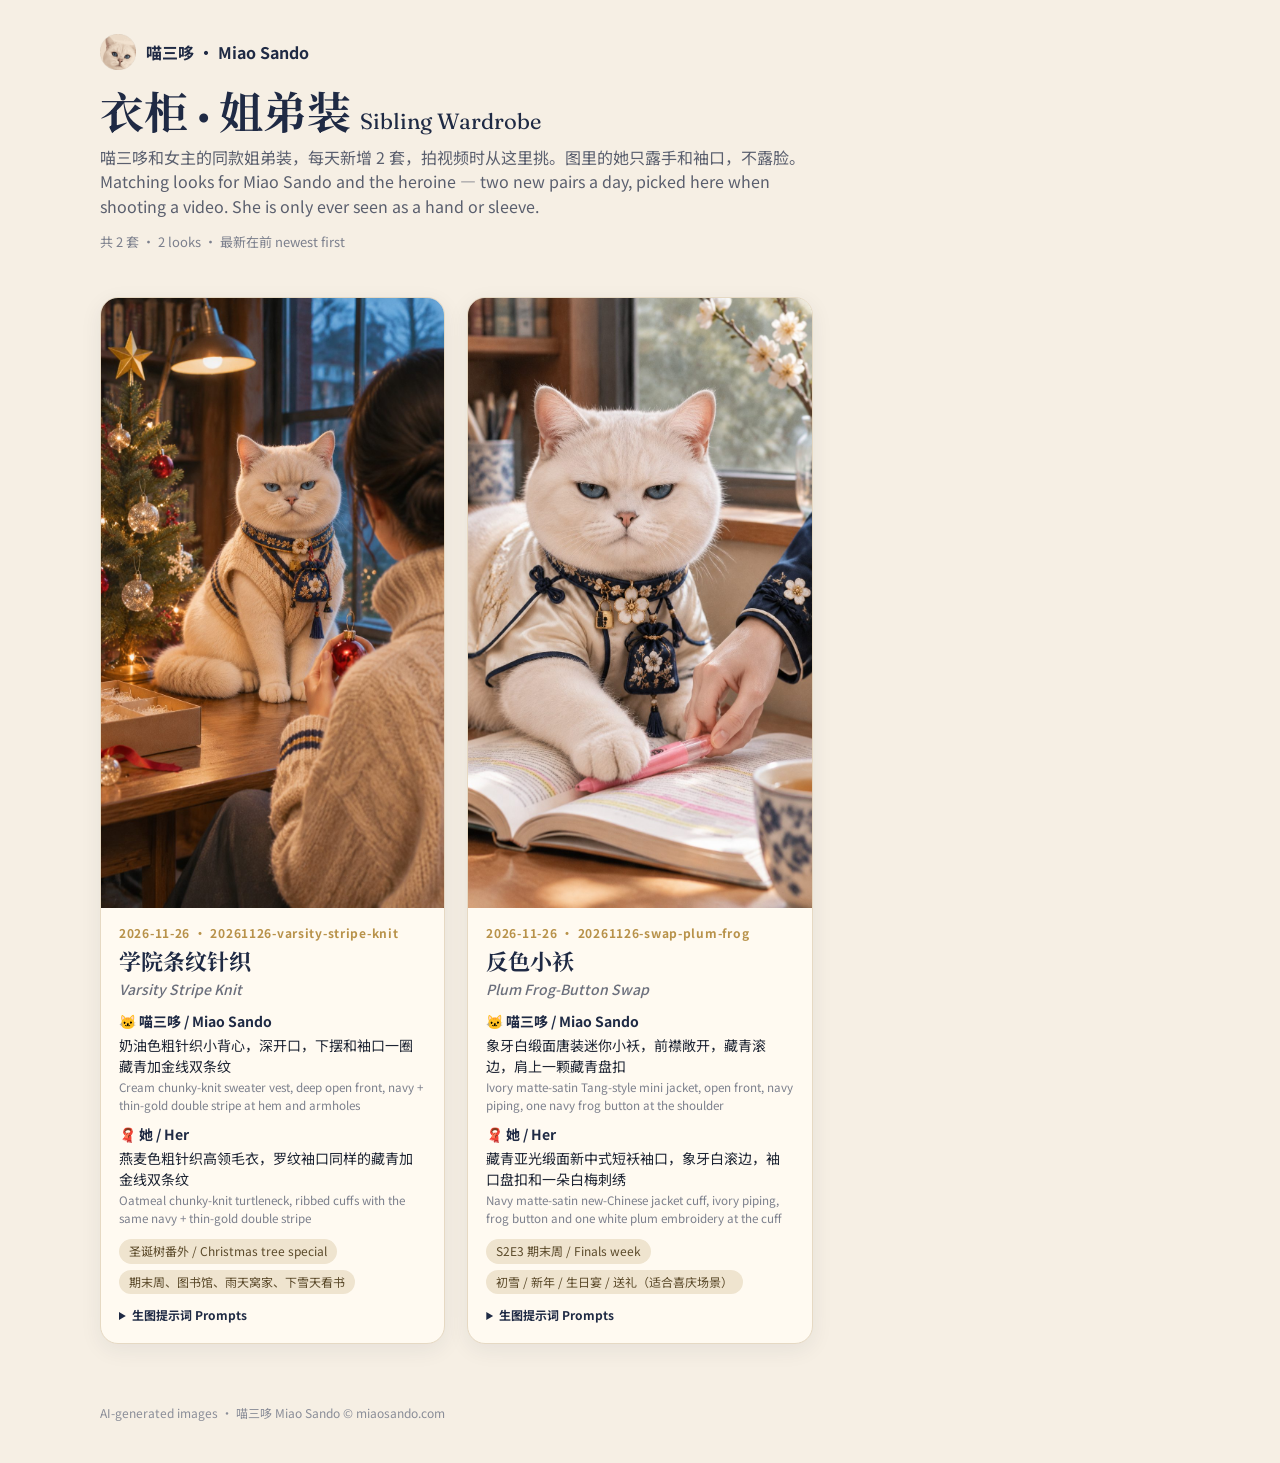
==== site/wardrobe/index.html @ 239b4fe0 "Add sibling-outfit wardrobe page (/wardrobe/) with 2 seed looks" ====
<!doctype html>
<html lang="zh-Hans">
<head>
<meta charset="utf-8">
<meta name="viewport" content="width=device-width, initial-scale=1, viewport-fit=cover">
<meta name="robots" content="noindex">
<title>衣柜 Wardrobe · 姐弟装 | 喵三哆 Miao Sando</title>
<meta name="description" content="Matching-outfit looks for Miao Sando and the heroine. A new pair every day.">
<link rel="icon" href="/favicon.ico" sizes="any">
<link rel="apple-touch-icon" href="/img/apple-touch-icon.png">
<meta name="theme-color" content="#f6efe4">
<link rel="stylesheet" href="https://fonts.googleapis.com/css2?family=Fraunces:ital,opsz,wght@0,9..144,600;1,9..144,400&family=Noto+Sans+SC:wght@400;500;700&family=Noto+Serif+SC:wght@600;700&display=swap">
<style>
:root{--cream:#f6efe4;--ink:#1d2433;--navy:#1f2a44;--gold:#b8924a;--card:#fffaf1;--line:#e6d9c3}
*{box-sizing:border-box}html{-webkit-text-size-adjust:100%}
body{margin:0;background:var(--cream);color:var(--ink);font-family:"Noto Sans SC","PingFang SC","Helvetica Neue",Arial,sans-serif;line-height:1.55}
.wrap{max-width:1120px;margin:0 auto;padding:0 20px}
header.top{padding:34px 0 10px}
.brand{display:flex;align-items:center;gap:10px;color:var(--navy);text-decoration:none;font-weight:700}
.brand img{border-radius:10px}
h1{font-family:"Fraunces","Noto Serif SC",serif;font-size:clamp(28px,5vw,44px);margin:18px 0 6px;color:var(--navy);line-height:1.15}
.sub{margin:0 0 6px;color:#5a5f6e;max-width:46em}
.meta{font-size:13px;color:#7b7f8c}
.grid{display:grid;grid-template-columns:repeat(auto-fill,minmax(270px,1fr));gap:22px;padding:22px 0 60px}
.card{background:var(--card);border:1px solid var(--line);border-radius:18px;overflow:hidden;box-shadow:0 6px 22px rgba(31,42,68,.07);display:flex;flex-direction:column}
.ph{display:block;background:#e9dfcd;aspect-ratio:9/16;width:100%;overflow:hidden}
.ph img{width:100%;height:100%;object-fit:cover;display:block;opacity:0;transition:opacity .3s}
.ph img.on{opacity:1}
.body{padding:16px 18px 18px}
.date{font-size:12px;letter-spacing:.06em;color:var(--gold);font-weight:700}
.card h2{font-family:"Fraunces","Noto Serif SC",serif;margin:2px 0 0;font-size:22px;color:var(--navy)}
.card h3{margin:0 0 10px;font-size:14px;font-weight:500;color:#6b6f7c;font-style:italic}
dl{margin:0;font-size:14px}dt{font-weight:700;color:var(--navy);margin-top:10px}dd{margin:2px 0 0}
dd small{display:block;color:#7b7f8c}
.tags{display:flex;flex-wrap:wrap;gap:6px;margin-top:12px}
.tags span{font-size:12px;background:#efe4cf;border-radius:99px;padding:3px 10px;color:#5b4a2a}
details{margin-top:12px;font-size:12px}summary{cursor:pointer;color:var(--navy);font-weight:700}
pre{white-space:pre-wrap;word-break:break-word;background:#f3ead9;border-radius:10px;padding:10px;margin:6px 0;font-size:11.5px;max-height:220px;overflow:auto}
button.cp{font:inherit;font-size:12px;border:1px solid var(--navy);color:var(--navy);background:transparent;border-radius:99px;padding:3px 12px;cursor:pointer}
footer{padding:0 0 40px;font-size:12px;color:#8a8d98}
</style>
</head>
<body>
<div class="wrap">
<header class="top">
<a class="brand" href="/"><img src="/img/icon-192.png" alt="" width="36" height="36"><span>喵三哆 · Miao Sando</span></a>
<h1>衣柜 · 姐弟装 <small style="font-size:.5em;font-weight:400">Sibling Wardrobe</small></h1>
<p class="sub">喵三哆和女主的同款姐弟装，每天新增 2 套，拍视频时从这里挑。图里的她只露手和袖口，不露脸。<br>Matching looks for Miao Sando and the heroine — two new pairs a day, picked here when shooting a video. She is only ever seen as a hand or sleeve.</p>
<p class="meta">共 2 套 · 2 looks · 最新在前 newest first</p>
</header>
<main class="grid">
<article class="card" id="20261126-varsity-stripe-knit">
<div class="ph"><img data-src="img/20261126-varsity-stripe-knit.jpg.b64.txt" alt="Miao Sando the cat and the heroine in matching outfits: Varsity Stripe Knit" width="941" height="1672"></div>
<div class="body">
<div class="date">2026-11-26 · 20261126-varsity-stripe-knit</div>
<h2>学院条纹针织</h2><h3>Varsity Stripe Knit</h3>
<dl><dt>🐱 喵三哆 / Miao Sando</dt><dd>奶油色粗针织小背心，深开口，下摆和袖口一圈藏青加金线双条纹<small>Cream chunky-knit sweater vest, deep open front, navy + thin-gold double stripe at hem and armholes</small></dd>
<dt>🧣 她 / Her</dt><dd>燕麦色粗针织高领毛衣，罗纹袖口同样的藏青加金线双条纹<small>Oatmeal chunky-knit turtleneck, ribbed cuffs with the same navy + thin-gold double stripe</small></dd></dl>
<div class="tags"><span>圣诞树番外 / Christmas tree special</span><span>期末周、图书馆、雨天窝家、下雪天看书</span></div>
<details><summary>生图提示词 Prompts</summary><p style="margin:8px 0 0"><b>猫 Cat prompt</b> <button class="cp" data-t="20261126-varsity-stripe-knit-prompt_cat">复制 Copy</button></p><pre id="20261126-varsity-stripe-knit-prompt_cat">Miao Sando, a cream-silver British Shorthair tomcat, round face, dense plush short fur, pink nose, a clean pure cream-white forehead and face with NO tabby stripes or markings at all (match the master reference exactly), BLUE eyes (not amber, not yellow, not green), deadpan expression, no smile, no grin, no tongue out, ears fully visible and uncovered, no hat, no hood, legs and tail free, wearing his signature navy silk-brocade collar with gold-thread floral embroidery, a small gold padlock pendant, a white plum-blossom charm at the center, and a small navy silk-brocade pouch with white plum embroidery, gold drawstring and tassel hanging clearly at the chest, fully visible. He wears a cream chunky-knit sweater vest that covers only his back and the sides of his chest, with a deep open front so the collar and pouch are fully visible, finished with a double navy stripe around the hem and armholes, one of the stripes in thin gold thread. Simple clean knit, no text, no logo, no hat.</pre><p style="margin:8px 0 0"><b>她 Her prompt</b> <button class="cp" data-t="20261126-varsity-stripe-knit-prompt_her">复制 Copy</button></p><pre id="20261126-varsity-stripe-knit-prompt_her">Only part of a young woman is visible: her hand, wrist and sleeve (and torso if needed) — no face, no head, nothing above the collarbone in frame. Modest, fully covered arms and neckline. No readable text or logos anywhere. Her visible sleeve is an oatmeal-cream chunky-knit turtleneck with ribbed cuffs finished by the same double navy stripe, one stripe in thin gold thread. Her hand rests on an open textbook.</pre></details>
</div></article>
<article class="card" id="20261126-swap-plum-frog">
<div class="ph"><img data-src="img/20261126-swap-plum-frog.jpg.b64.txt" alt="Miao Sando the cat and the heroine in matching outfits: Plum Frog-Button Swap" width="941" height="1672"></div>
<div class="body">
<div class="date">2026-11-26 · 20261126-swap-plum-frog</div>
<h2>反色小袄</h2><h3>Plum Frog-Button Swap</h3>
<dl><dt>🐱 喵三哆 / Miao Sando</dt><dd>象牙白缎面唐装迷你小袄，前襟敞开，藏青滚边，肩上一颗藏青盘扣<small>Ivory matte-satin Tang-style mini jacket, open front, navy piping, one navy frog button at the shoulder</small></dd>
<dt>🧣 她 / Her</dt><dd>藏青亚光缎面新中式短袄袖口，象牙白滚边，袖口盘扣和一朵白梅刺绣<small>Navy matte-satin new-Chinese jacket cuff, ivory piping, frog button and one white plum embroidery at the cuff</small></dd></dl>
<div class="tags"><span>S2E3 期末周 / Finals week</span><span>初雪 / 新年 / 生日宴 / 送礼（适合喜庆场景）</span></div>
<details><summary>生图提示词 Prompts</summary><p style="margin:8px 0 0"><b>猫 Cat prompt</b> <button class="cp" data-t="20261126-swap-plum-frog-prompt_cat">复制 Copy</button></p><pre id="20261126-swap-plum-frog-prompt_cat">Miao Sando, a cream-silver British Shorthair tomcat, round face, dense plush short fur, pink nose, a clean pure cream-white forehead and face with NO tabby stripes or markings at all (match the master reference exactly), BLUE eyes (not amber, not yellow, not green), deadpan expression, no smile, no grin, no tongue out, ears fully visible and uncovered, no hat, no hood, legs and tail free, wearing his signature navy silk-brocade collar with gold-thread floral embroidery, a small gold padlock pendant, a white plum-blossom charm at the center, and a small navy silk-brocade pouch with white plum embroidery, gold drawstring and tassel hanging clearly at the chest, fully visible. He wears an ivory matte-satin mini Tang-style jacket that covers only his back and the sides of his chest, open at the front center so the collar and pouch are fully visible, with navy piping along the edges and one navy fabric frog button at the shoulder. Clean simple design, no text, no logo, no hat.</pre><p style="margin:8px 0 0"><b>她 Her prompt</b> <button class="cp" data-t="20261126-swap-plum-frog-prompt_her">复制 Copy</button></p><pre id="20261126-swap-plum-frog-prompt_her">Only part of a young woman is visible: her hand, wrist and sleeve (and torso if needed) — no face, no head, nothing above the collarbone in frame. Modest, fully covered arms and neckline. No readable text or logos anywhere. Her visible sleeve is a navy matte-satin new-Chinese short jacket with a stand collar, ivory piping, a single row of navy frog buttons at the placket and one frog button at the cuff, and one small white plum-blossom embroidered at the cuff. Slim hand with natural short nails resting beside the cat.</pre></details>
</div></article>
</main>
<footer>AI-generated images · 喵三哆 Miao Sando © miaosando.com</footer>
</div>
<script>
(function(){
  document.querySelectorAll('.ph img[data-src]').forEach(function(img){
    fetch(img.dataset.src).then(function(r){return r.text()}).then(function(t){
      img.src='data:image/jpeg;base64,'+t.trim();img.classList.add('on');
    });
  });
  document.querySelectorAll('button.cp').forEach(function(b){
    b.addEventListener('click',function(){
      var t=document.getElementById(b.dataset.t).textContent;
      (navigator.clipboard?navigator.clipboard.writeText(t):Promise.reject()).then(function(){b.textContent='已复制 Copied'},function(){b.textContent='复制失败'});
    });
  });
})();
</script>
</body></html>
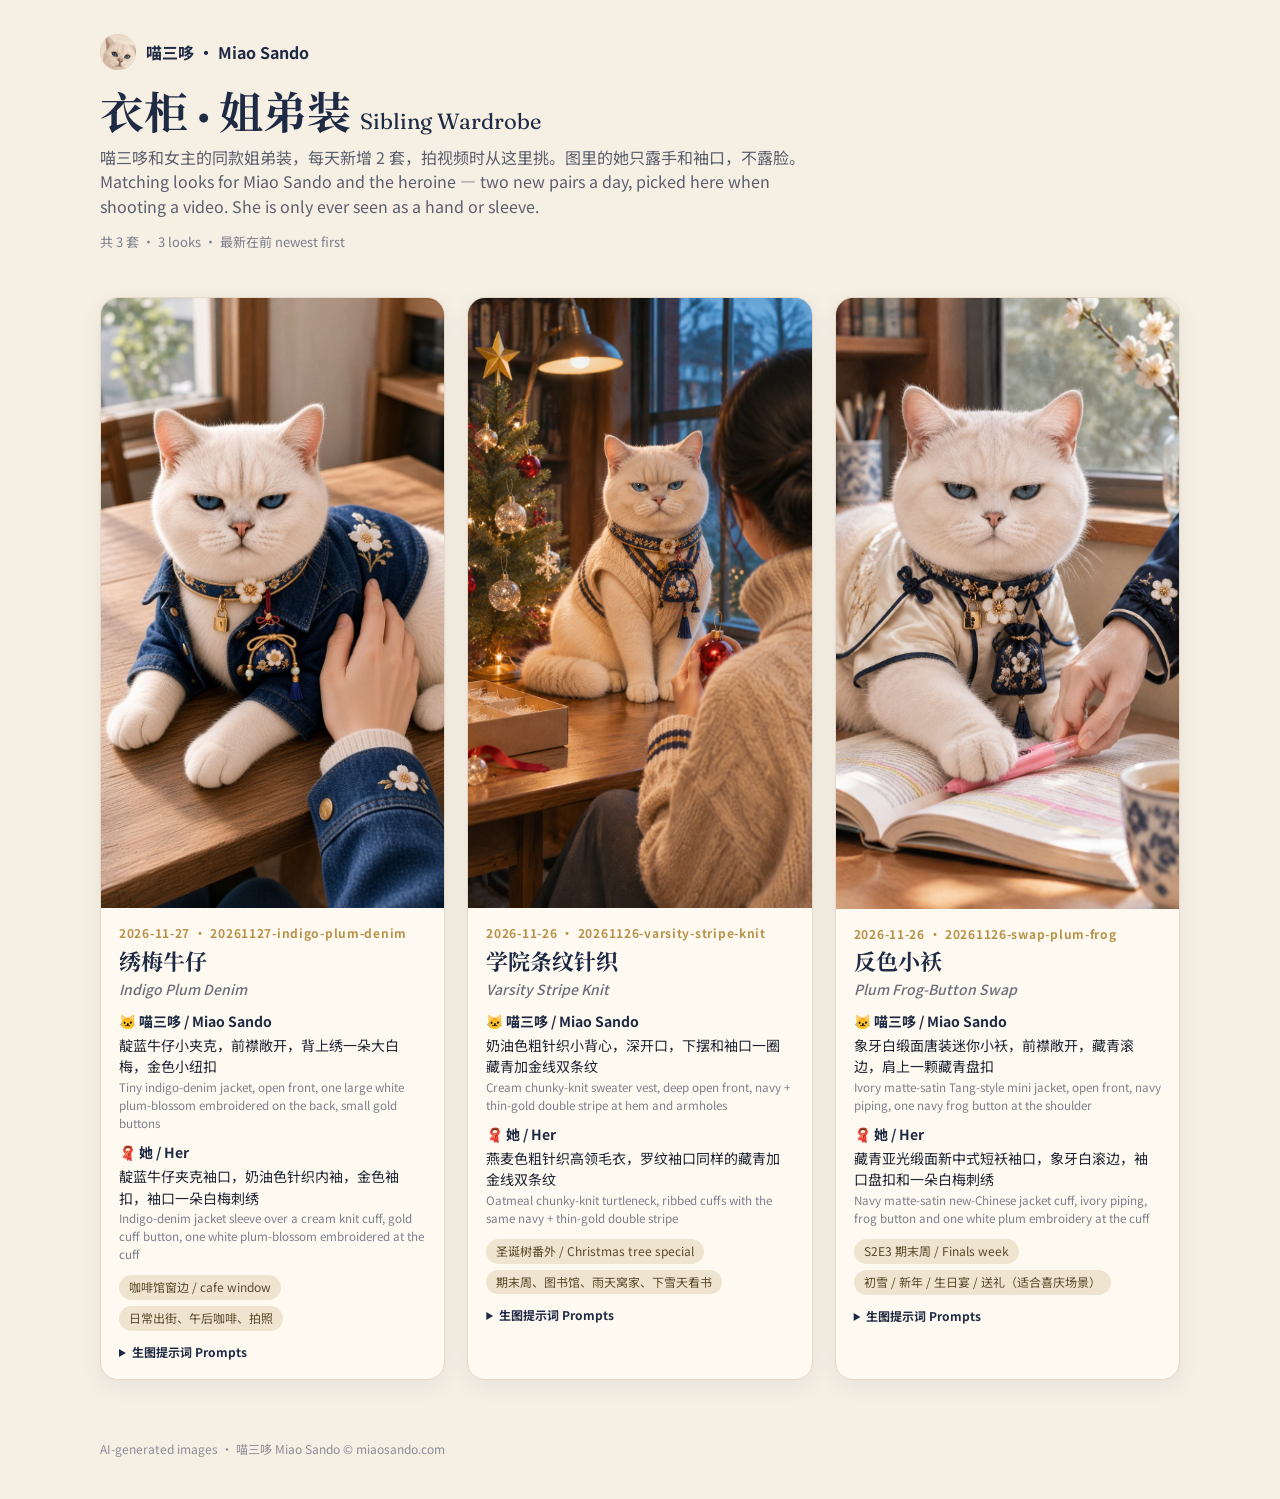
==== commit b80a3e6b: "Wardrobe: add 1 sibling look (2026-11-27 Indigo Plum Denim)" ====
--- a/site/wardrobe/index.html
+++ b/site/wardrobe/index.html
@@ -46,9 +46,19 @@
 <a class="brand" href="/"><img src="/img/icon-192.png" alt="" width="36" height="36"><span>喵三哆 · Miao Sando</span></a>
 <h1>衣柜 · 姐弟装 <small style="font-size:.5em;font-weight:400">Sibling Wardrobe</small></h1>
 <p class="sub">喵三哆和女主的同款姐弟装，每天新增 2 套，拍视频时从这里挑。图里的她只露手和袖口，不露脸。<br>Matching looks for Miao Sando and the heroine — two new pairs a day, picked here when shooting a video. She is only ever seen as a hand or sleeve.</p>
-<p class="meta">共 2 套 · 2 looks · 最新在前 newest first</p>
+<p class="meta">共 3 套 · 3 looks · 最新在前 newest first</p>
 </header>
 <main class="grid">
+<article class="card" id="20261127-indigo-plum-denim">
+<div class="ph"><img data-src="img/20261127-indigo-plum-denim.jpg.b64.txt" alt="Miao Sando the cat and the heroine in matching outfits: Indigo Plum Denim" width="720" height="1280"></div>
+<div class="body">
+<div class="date">2026-11-27 · 20261127-indigo-plum-denim</div>
+<h2>绣梅牛仔</h2><h3>Indigo Plum Denim</h3>
+<dl><dt>🐱 喵三哆 / Miao Sando</dt><dd>靛蓝牛仔小夹克，前襟敞开，背上绣一朵大白梅，金色小纽扣<small>Tiny indigo-denim jacket, open front, one large white plum-blossom embroidered on the back, small gold buttons</small></dd>
+<dt>🧣 她 / Her</dt><dd>靛蓝牛仔夹克袖口，奶油色针织内袖，金色袖扣，袖口一朵白梅刺绣<small>Indigo-denim jacket sleeve over a cream knit cuff, gold cuff button, one white plum-blossom embroidered at the cuff</small></dd></dl>
+<div class="tags"><span>咖啡馆窗边 / cafe window</span><span>日常出街、午后咖啡、拍照</span></div>
+<details><summary>生图提示词 Prompts</summary><p style="margin:8px 0 0"><b>猫 Cat prompt</b> <button class="cp" data-t="20261127-indigo-plum-denim-prompt_cat">复制 Copy</button></p><pre id="20261127-indigo-plum-denim-prompt_cat">Miao Sando, a cream-silver British Shorthair tomcat, round face, dense plush short fur, pink nose, a clean pure cream-white forehead and face with NO tabby stripes or markings at all (match the master reference exactly), BLUE eyes (not amber, not yellow, not green), deadpan expression, no smile, no grin, no tongue out, ears fully visible and uncovered, no hat, no hood, legs and tail free, wearing his signature navy silk-brocade collar with gold-thread floral embroidery, a small gold padlock pendant, a white plum-blossom charm at the center, and a small navy silk-brocade pouch with white plum embroidery, gold drawstring and tassel hanging clearly at the chest, fully visible. He wears a tiny indigo-denim jacket cut to his back and shoulders only, open at the front so the collar and pouch are fully visible, small gold buttons, and one single large white plum-blossom embroidered on the back. Simple clean denim, no text, no logo, no hat. The cat has exactly four legs, all paws resting naturally on the surface, no raised paw, no extra limbs, paws are normal cat paws (not gripping like human hands).</pre><p style="margin:8px 0 0"><b>她 Her prompt</b> <button class="cp" data-t="20261127-indigo-plum-denim-prompt_her">复制 Copy</button></p><pre id="20261127-indigo-plum-denim-prompt_her">Only part of a young woman is visible: her hand, wrist and sleeve — no face, no head, no hair, nothing above the wrist in frame. Modest, fully covered. No readable text or logos anywhere. Her visible sleeve is an indigo-denim jacket over a cream knit cuff, gold cuff button, and one white plum-blossom embroidered at the denim cuff. Her hand rests gently beside the cat, anatomically correct with exactly five fingers, natural and undistorted.</pre></details>
+</div></article>
 <article class="card" id="20261126-varsity-stripe-knit">
 <div class="ph"><img data-src="img/20261126-varsity-stripe-knit.jpg.b64.txt" alt="Miao Sando the cat and the heroine in matching outfits: Varsity Stripe Knit" width="941" height="1672"></div>
 <div class="body">
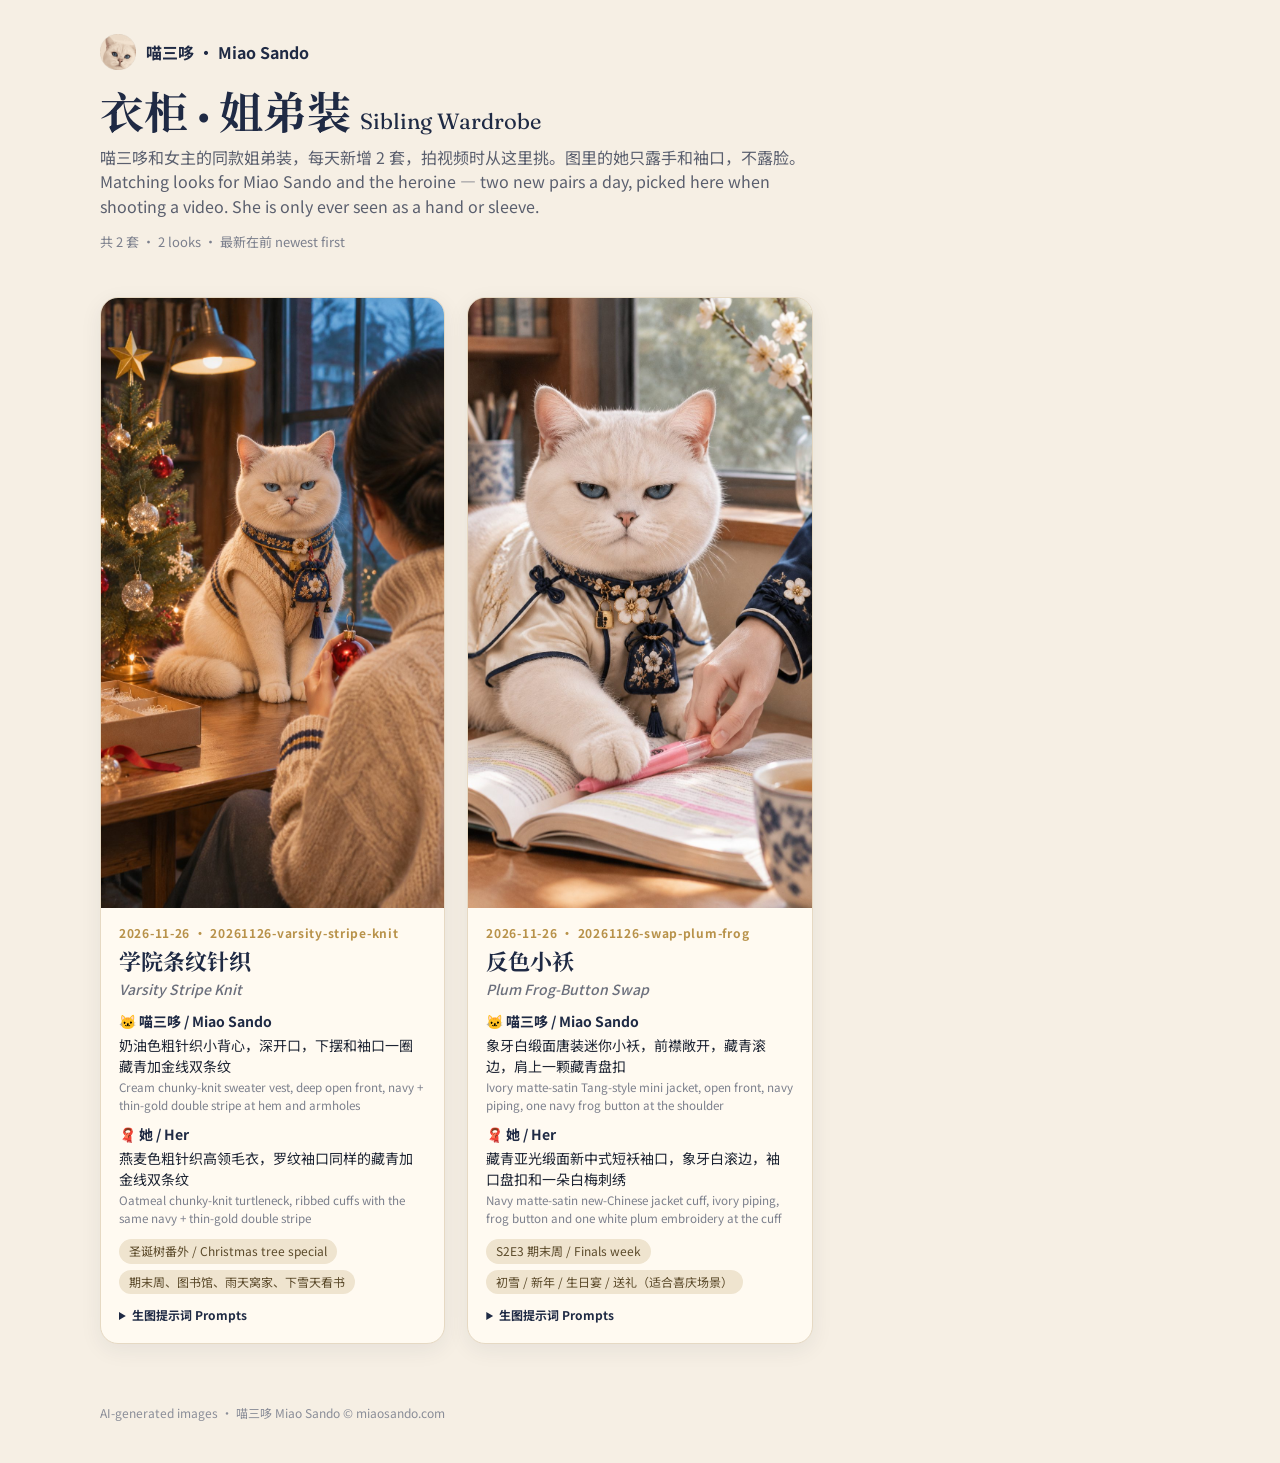
==== commit 54609511: "Wardrobe: retire 绣梅牛仔 (20261127-indigo-plum-denim) from the page" ====
--- a/site/wardrobe/index.html
+++ b/site/wardrobe/index.html
@@ -46,19 +46,9 @@
 <a class="brand" href="/"><img src="/img/icon-192.png" alt="" width="36" height="36"><span>喵三哆 · Miao Sando</span></a>
 <h1>衣柜 · 姐弟装 <small style="font-size:.5em;font-weight:400">Sibling Wardrobe</small></h1>
 <p class="sub">喵三哆和女主的同款姐弟装，每天新增 2 套，拍视频时从这里挑。图里的她只露手和袖口，不露脸。<br>Matching looks for Miao Sando and the heroine — two new pairs a day, picked here when shooting a video. She is only ever seen as a hand or sleeve.</p>
-<p class="meta">共 3 套 · 3 looks · 最新在前 newest first</p>
+<p class="meta">共 2 套 · 2 looks · 最新在前 newest first</p>
 </header>
 <main class="grid">
-<article class="card" id="20261127-indigo-plum-denim">
-<div class="ph"><img data-src="img/20261127-indigo-plum-denim.jpg.b64.txt" alt="Miao Sando the cat and the heroine in matching outfits: Indigo Plum Denim" width="720" height="1280"></div>
-<div class="body">
-<div class="date">2026-11-27 · 20261127-indigo-plum-denim</div>
-<h2>绣梅牛仔</h2><h3>Indigo Plum Denim</h3>
-<dl><dt>🐱 喵三哆 / Miao Sando</dt><dd>靛蓝牛仔小夹克，前襟敞开，背上绣一朵大白梅，金色小纽扣<small>Tiny indigo-denim jacket, open front, one large white plum-blossom embroidered on the back, small gold buttons</small></dd>
-<dt>🧣 她 / Her</dt><dd>靛蓝牛仔夹克袖口，奶油色针织内袖，金色袖扣，袖口一朵白梅刺绣<small>Indigo-denim jacket sleeve over a cream knit cuff, gold cuff button, one white plum-blossom embroidered at the cuff</small></dd></dl>
-<div class="tags"><span>咖啡馆窗边 / cafe window</span><span>日常出街、午后咖啡、拍照</span></div>
-<details><summary>生图提示词 Prompts</summary><p style="margin:8px 0 0"><b>猫 Cat prompt</b> <button class="cp" data-t="20261127-indigo-plum-denim-prompt_cat">复制 Copy</button></p><pre id="20261127-indigo-plum-denim-prompt_cat">Miao Sando, a cream-silver British Shorthair tomcat, round face, dense plush short fur, pink nose, a clean pure cream-white forehead and face with NO tabby stripes or markings at all (match the master reference exactly), BLUE eyes (not amber, not yellow, not green), deadpan expression, no smile, no grin, no tongue out, ears fully visible and uncovered, no hat, no hood, legs and tail free, wearing his signature navy silk-brocade collar with gold-thread floral embroidery, a small gold padlock pendant, a white plum-blossom charm at the center, and a small navy silk-brocade pouch with white plum embroidery, gold drawstring and tassel hanging clearly at the chest, fully visible. He wears a tiny indigo-denim jacket cut to his back and shoulders only, open at the front so the collar and pouch are fully visible, small gold buttons, and one single large white plum-blossom embroidered on the back. Simple clean denim, no text, no logo, no hat. The cat has exactly four legs, all paws resting naturally on the surface, no raised paw, no extra limbs, paws are normal cat paws (not gripping like human hands).</pre><p style="margin:8px 0 0"><b>她 Her prompt</b> <button class="cp" data-t="20261127-indigo-plum-denim-prompt_her">复制 Copy</button></p><pre id="20261127-indigo-plum-denim-prompt_her">Only part of a young woman is visible: her hand, wrist and sleeve — no face, no head, no hair, nothing above the wrist in frame. Modest, fully covered. No readable text or logos anywhere. Her visible sleeve is an indigo-denim jacket over a cream knit cuff, gold cuff button, and one white plum-blossom embroidered at the denim cuff. Her hand rests gently beside the cat, anatomically correct with exactly five fingers, natural and undistorted.</pre></details>
-</div></article>
 <article class="card" id="20261126-varsity-stripe-knit">
 <div class="ph"><img data-src="img/20261126-varsity-stripe-knit.jpg.b64.txt" alt="Miao Sando the cat and the heroine in matching outfits: Varsity Stripe Knit" width="941" height="1672"></div>
 <div class="body">
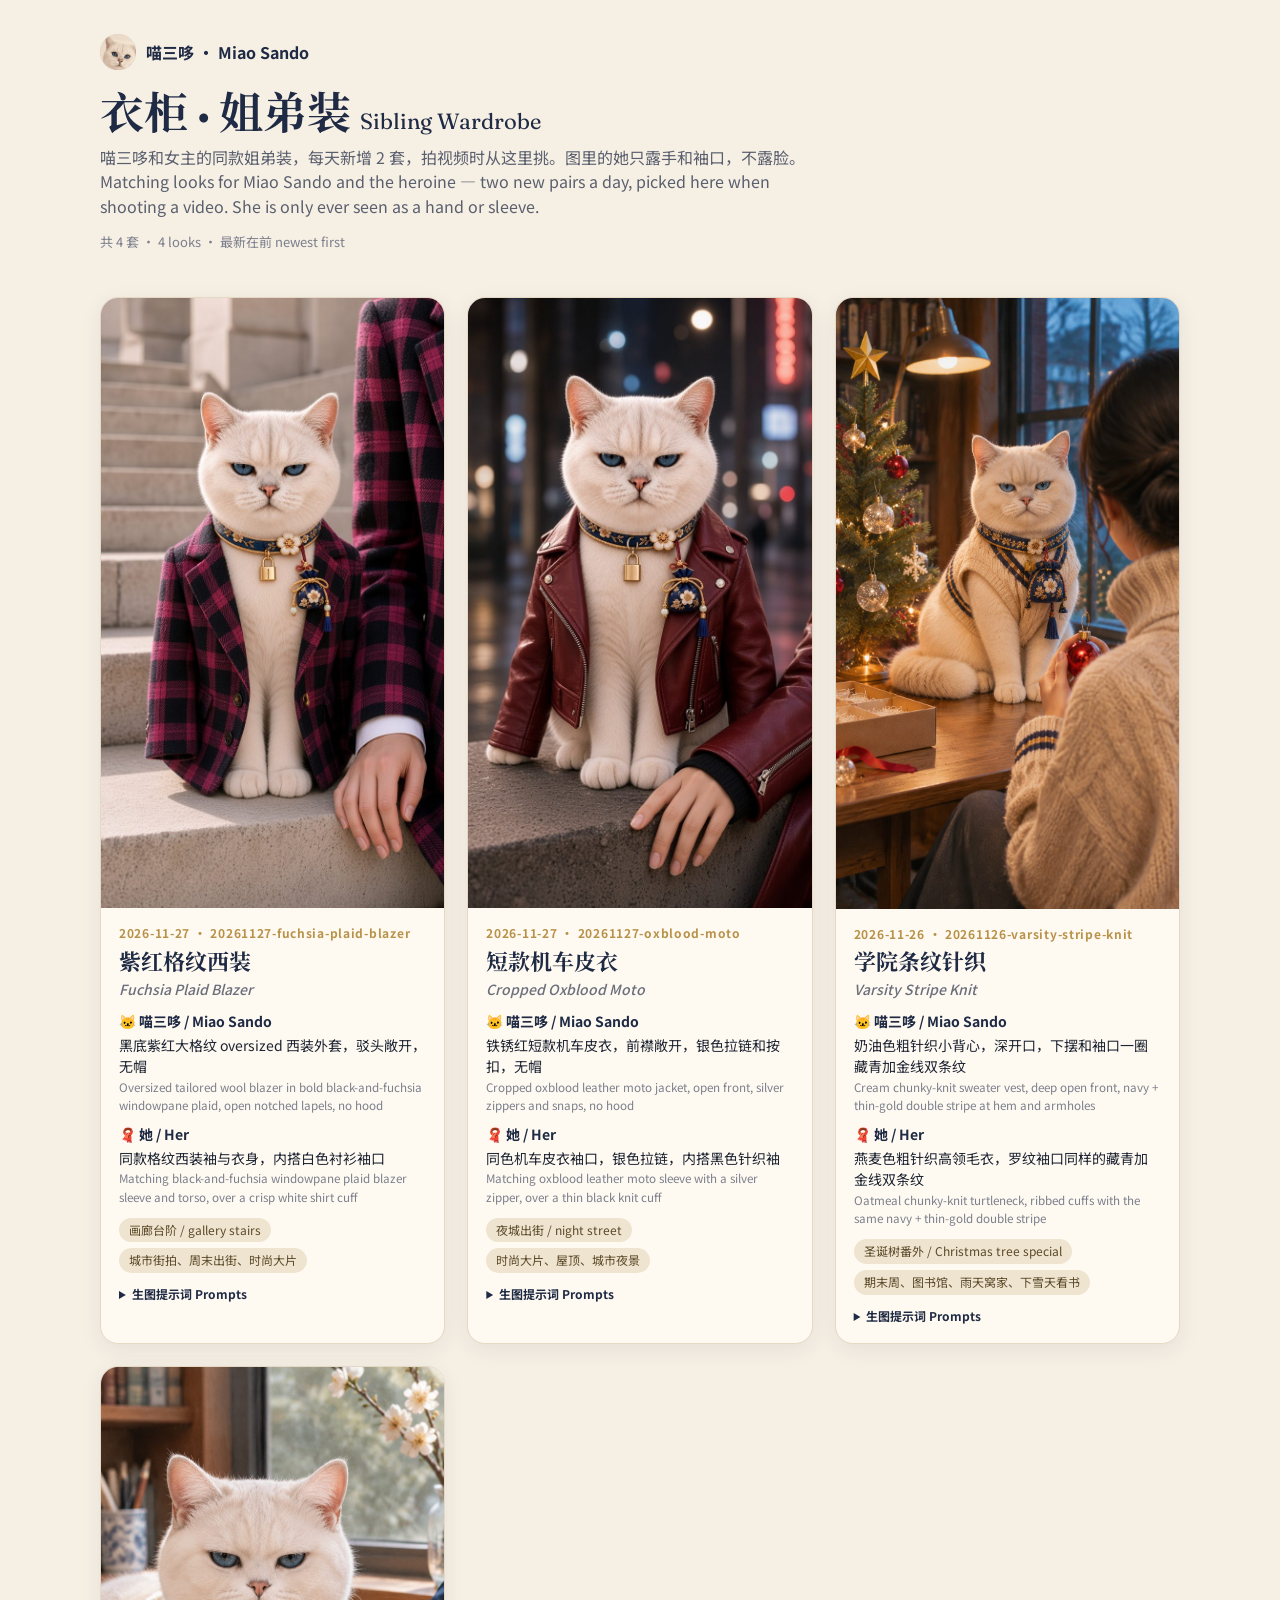
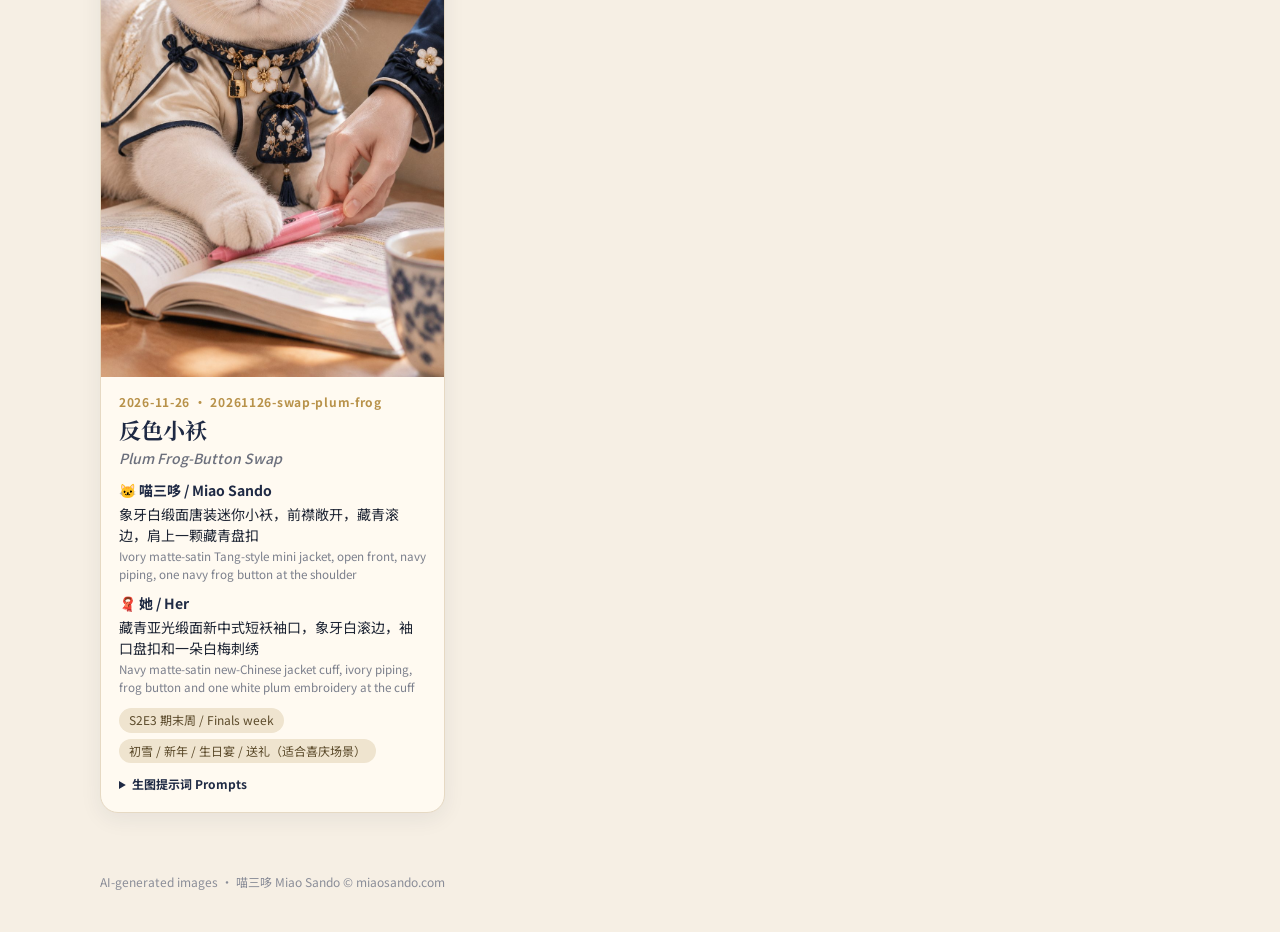
==== commit 90c158de: "Wardrobe: add 2 sibling looks (2026-11-27) 短款机车皮衣, 紫红格纹西装" ====
--- a/site/wardrobe/index.html
+++ b/site/wardrobe/index.html
@@ -46,9 +46,29 @@
 <a class="brand" href="/"><img src="/img/icon-192.png" alt="" width="36" height="36"><span>喵三哆 · Miao Sando</span></a>
 <h1>衣柜 · 姐弟装 <small style="font-size:.5em;font-weight:400">Sibling Wardrobe</small></h1>
 <p class="sub">喵三哆和女主的同款姐弟装，每天新增 2 套，拍视频时从这里挑。图里的她只露手和袖口，不露脸。<br>Matching looks for Miao Sando and the heroine — two new pairs a day, picked here when shooting a video. She is only ever seen as a hand or sleeve.</p>
-<p class="meta">共 2 套 · 2 looks · 最新在前 newest first</p>
+<p class="meta">共 4 套 · 4 looks · 最新在前 newest first</p>
 </header>
 <main class="grid">
+<article class="card" id="20261127-fuchsia-plaid-blazer">
+<div class="ph"><img data-src="img/20261127-fuchsia-plaid-blazer.jpg.b64.txt" alt="Miao Sando the cat and the heroine in matching outfits: Fuchsia Plaid Blazer" width="720" height="1280"></div>
+<div class="body">
+<div class="date">2026-11-27 · 20261127-fuchsia-plaid-blazer</div>
+<h2>紫红格纹西装</h2><h3>Fuchsia Plaid Blazer</h3>
+<dl><dt>🐱 喵三哆 / Miao Sando</dt><dd>黑底紫红大格纹 oversized 西装外套，驳头敞开，无帽<small>Oversized tailored wool blazer in bold black-and-fuchsia windowpane plaid, open notched lapels, no hood</small></dd>
+<dt>🧣 她 / Her</dt><dd>同款格纹西装袖与衣身，内搭白色衬衫袖口<small>Matching black-and-fuchsia windowpane plaid blazer sleeve and torso, over a crisp white shirt cuff</small></dd></dl>
+<div class="tags"><span>画廊台阶 / gallery stairs</span><span>城市街拍、周末出街、时尚大片</span></div>
+<details><summary>生图提示词 Prompts</summary><p style="margin:8px 0 0"><b>猫 Cat prompt</b> <button class="cp" data-t="20261127-fuchsia-plaid-blazer-prompt_cat">复制 Copy</button></p><pre id="20261127-fuchsia-plaid-blazer-prompt_cat">Fashion editorial photograph, vertical 9:16 portrait, cinematic film-grain, Kodak Portra 400, downtown street-style shoot on a pale stone gallery staircase in hard fashionable daylight, not a cozy home, not a pet-costume catalog photo. A cream-silver British Shorthair tomcat named Miao Sando sits upright on a pale stone step. Round face, dense plush short fur, pink nose, a clean pure cream-white forehead and face with NO tabby stripes or markings at all, forehead completely smooth cream-white (match the attached master reference exactly), BLUE eyes (not amber, not yellow, not green), deadpan expression, no smile, no grin, no tongue out. Ears fully visible and uncovered. NO hat, NO hood, NO cap, NO hooded collar, nothing on the head. He wears his signature navy silk-brocade collar with gold-thread floral embroidery, a small gold padlock pendant, a white plum-blossom charm at the center, and a small navy silk-brocade pouch with white plum embroidery, gold drawstring and tassel hanging clearly at the chest, fully visible. Over this he wears an oversized tailored wool blazer in a bold black-and-fuchsia windowpane plaid, cut to his back and shoulders, OPEN at the front with wide notched lapels so the collar, gold padlock, white plum charm and navy pouch stay fully visible. The blazer looks like a real human designer jacket scaled down: structured shoulders, two-button front left unbuttoned, sharp tailoring, not a fleece pet costume, not a onesie, not cute dog clothes. The blazer has absolutely NO hood, no attached hood, no rolled hood, no cowl. Legs and tail free. The cat has exactly four legs, all four paws resting naturally on the stone step, no raised paw, no extra limbs, paws are normal cat paws (not gripping like human hands).</pre><p style="margin:8px 0 0"><b>她 Her prompt</b> <button class="cp" data-t="20261127-fuchsia-plaid-blazer-prompt_her">复制 Copy</button></p><pre id="20261127-fuchsia-plaid-blazer-prompt_her">Only part of a young woman is visible at the lower right: her hand, wrist and sleeve — no face, no head, no hair, nothing above the forearm in frame, no second person, no face even blurred in the background. Modest, fully covered. No readable text or logos anywhere. Her visible sleeve is a matching oversized black-and-fuchsia windowpane plaid wool blazer sleeve over a crisp white shirt cuff. CRITICAL for the hand: the hand is slightly turned so ALL FIVE DIGITS are easy to count — four fingers plus the thumb clearly visible as a separate fifth digit along the side of the hand, each with a short natural nail, anatomically correct, natural and undistorted, no missing thumb, no extra finger. The hand rests gently on the stone step beside the cat. Editorial fashion-shoot lighting, film grain, no text, no logo, no watermark. Use the attached image as the exact face reference for the cat.</pre></details>
+</div></article>
+<article class="card" id="20261127-oxblood-moto">
+<div class="ph"><img data-src="img/20261127-oxblood-moto.jpg.b64.txt" alt="Miao Sando the cat and the heroine in matching outfits: Cropped Oxblood Moto" width="720" height="1280"></div>
+<div class="body">
+<div class="date">2026-11-27 · 20261127-oxblood-moto</div>
+<h2>短款机车皮衣</h2><h3>Cropped Oxblood Moto</h3>
+<dl><dt>🐱 喵三哆 / Miao Sando</dt><dd>铁锈红短款机车皮衣，前襟敞开，银色拉链和按扣，无帽<small>Cropped oxblood leather moto jacket, open front, silver zippers and snaps, no hood</small></dd>
+<dt>🧣 她 / Her</dt><dd>同色机车皮衣袖口，银色拉链，内搭黑色针织袖<small>Matching oxblood leather moto sleeve with a silver zipper, over a thin black knit cuff</small></dd></dl>
+<div class="tags"><span>夜城出街 / night street</span><span>时尚大片、屋顶、城市夜景</span></div>
+<details><summary>生图提示词 Prompts</summary><p style="margin:8px 0 0"><b>猫 Cat prompt</b> <button class="cp" data-t="20261127-oxblood-moto-prompt_cat">复制 Copy</button></p><pre id="20261127-oxblood-moto-prompt_cat">Fashion editorial photograph, vertical 9:16 portrait, cinematic film-grain, Kodak Portra 400, nighttime city street-style shoot on wet dark pavement with soft neon bokeh in the background, not a cozy cafe, not a pet-costume catalog photo. A cream-silver British Shorthair tomcat named Miao Sando sits upright on a raw concrete ledge. Round face, dense plush short fur, pink nose, a clean pure cream-white forehead and face with NO tabby stripes or markings at all, forehead completely smooth cream-white (match the attached master reference exactly), BLUE eyes (not amber, not yellow, not green), deadpan expression, no smile, no grin, no tongue out. Ears fully visible and uncovered. NO hat, NO hood, NO cap, NO hooded collar, nothing on the head. He wears his signature navy silk-brocade collar with gold-thread floral embroidery, a small gold padlock pendant, a white plum-blossom charm at the center, and a small navy silk-brocade pouch with white plum embroidery, gold drawstring and tassel hanging clearly at the chest, fully visible. Over this he wears a cropped oxblood deep cherry-red leather motorcycle jacket sized for a cat, cut only to his back and shoulders, OPEN at the front center so the collar, gold padlock, white plum charm and navy pouch stay fully visible. The leather jacket has silver zippers, silver snap buttons, a small notched moto lapel, lightly quilted shoulder panels, and a short stand band collar. It looks like a real human designer moto jacket scaled down, not a fleece pet costume, not a onesie, not cute dog clothes. The jacket has absolutely NO hood, no attached hood, no rolled hood, no hood hanging down the back. Legs and tail free. The cat has exactly four legs, all four paws resting naturally on the concrete, no raised paw, no extra limbs, paws are normal cat paws (not gripping like human hands).</pre><p style="margin:8px 0 0"><b>她 Her prompt</b> <button class="cp" data-t="20261127-oxblood-moto-prompt_her">复制 Copy</button></p><pre id="20261127-oxblood-moto-prompt_her">Only part of a young woman is visible at the lower right: her hand, wrist and sleeve — no face, no head, no hair, nothing above the forearm in frame, no second person, no face even blurred in the background. Modest, fully covered. No readable text or logos anywhere. Her visible sleeve is a matching oxblood leather moto jacket sleeve with a silver zipper and snap, over a thin black knit cuff. CRITICAL for the hand: the hand is slightly turned so ALL FIVE DIGITS are easy to count — four fingers plus the thumb clearly visible as a separate fifth digit along the side of the hand, each with a short natural nail, anatomically correct, natural and undistorted, no missing thumb, no extra finger. The hand rests gently on the concrete beside the cat. Editorial fashion-shoot lighting with a slight rim light, film grain, no text, no logo, no watermark. Use the attached image as the exact face reference for the cat.</pre></details>
+</div></article>
 <article class="card" id="20261126-varsity-stripe-knit">
 <div class="ph"><img data-src="img/20261126-varsity-stripe-knit.jpg.b64.txt" alt="Miao Sando the cat and the heroine in matching outfits: Varsity Stripe Knit" width="941" height="1672"></div>
 <div class="body">
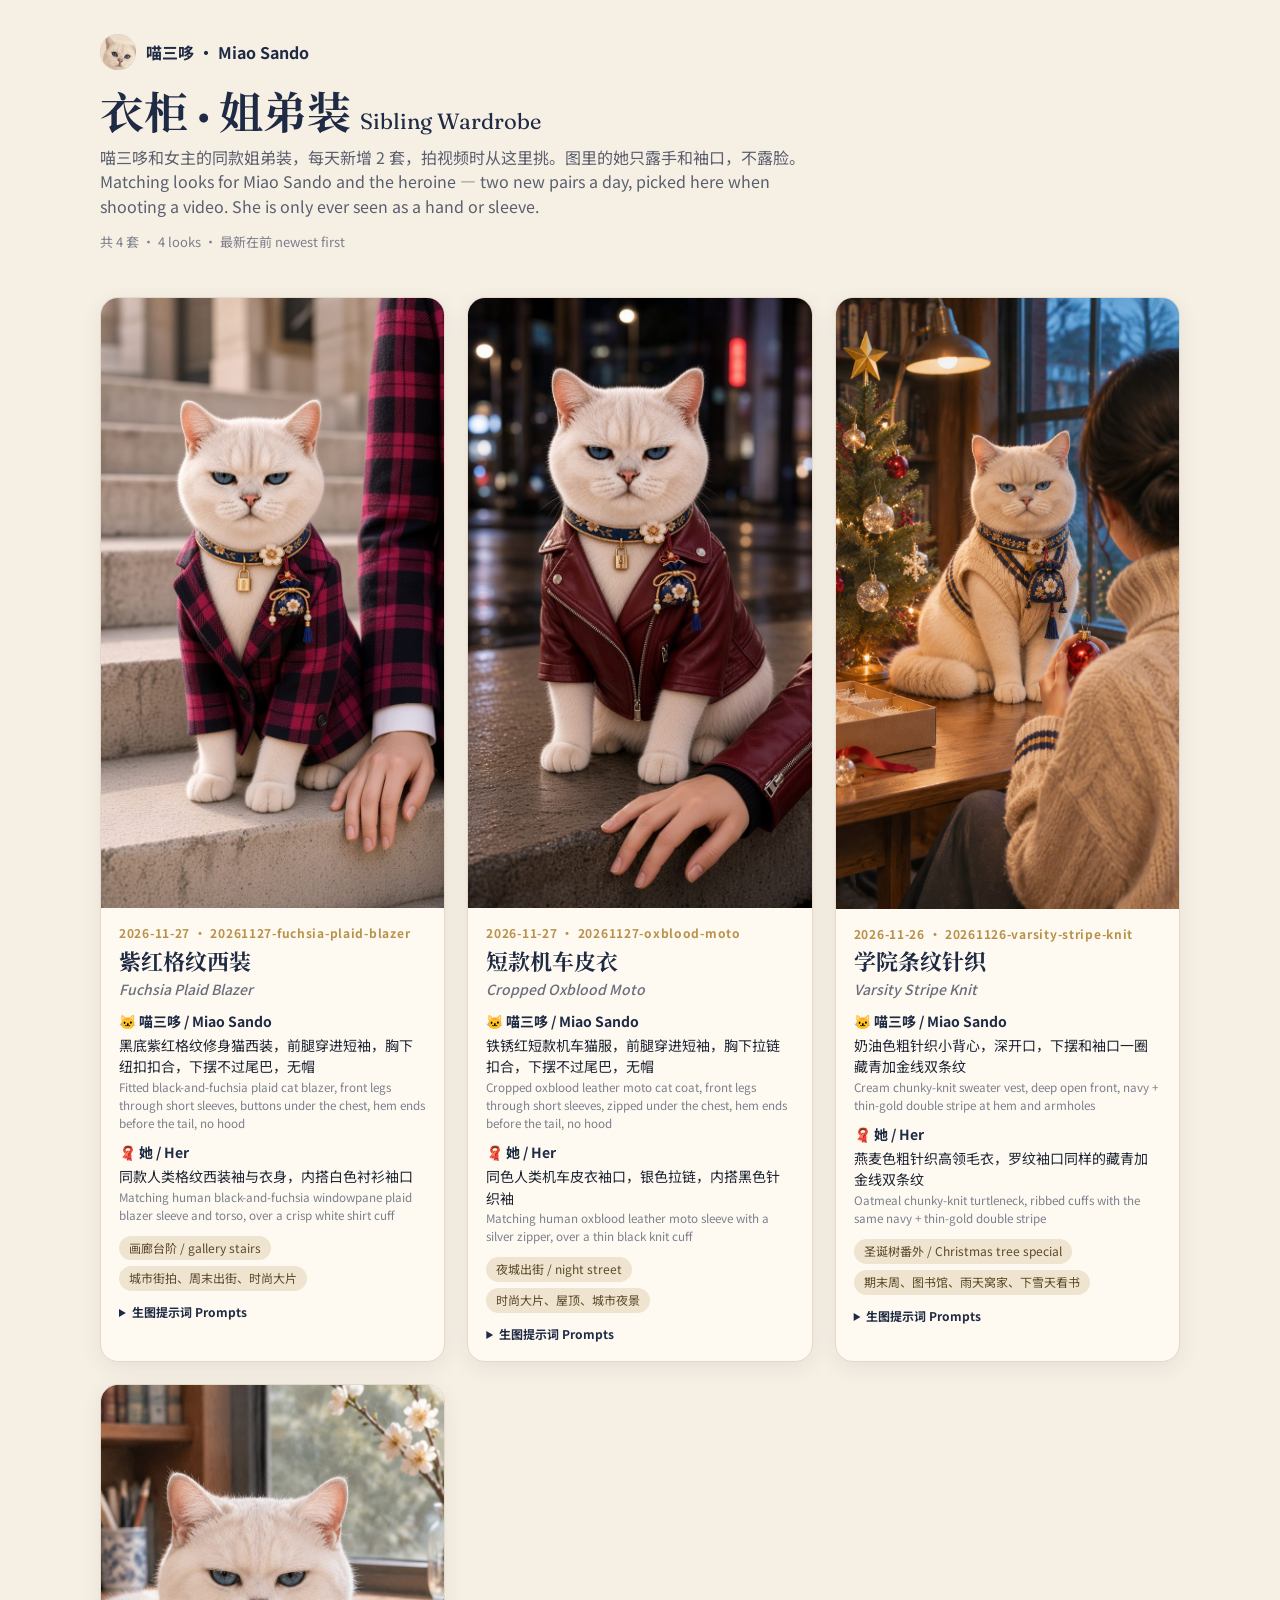
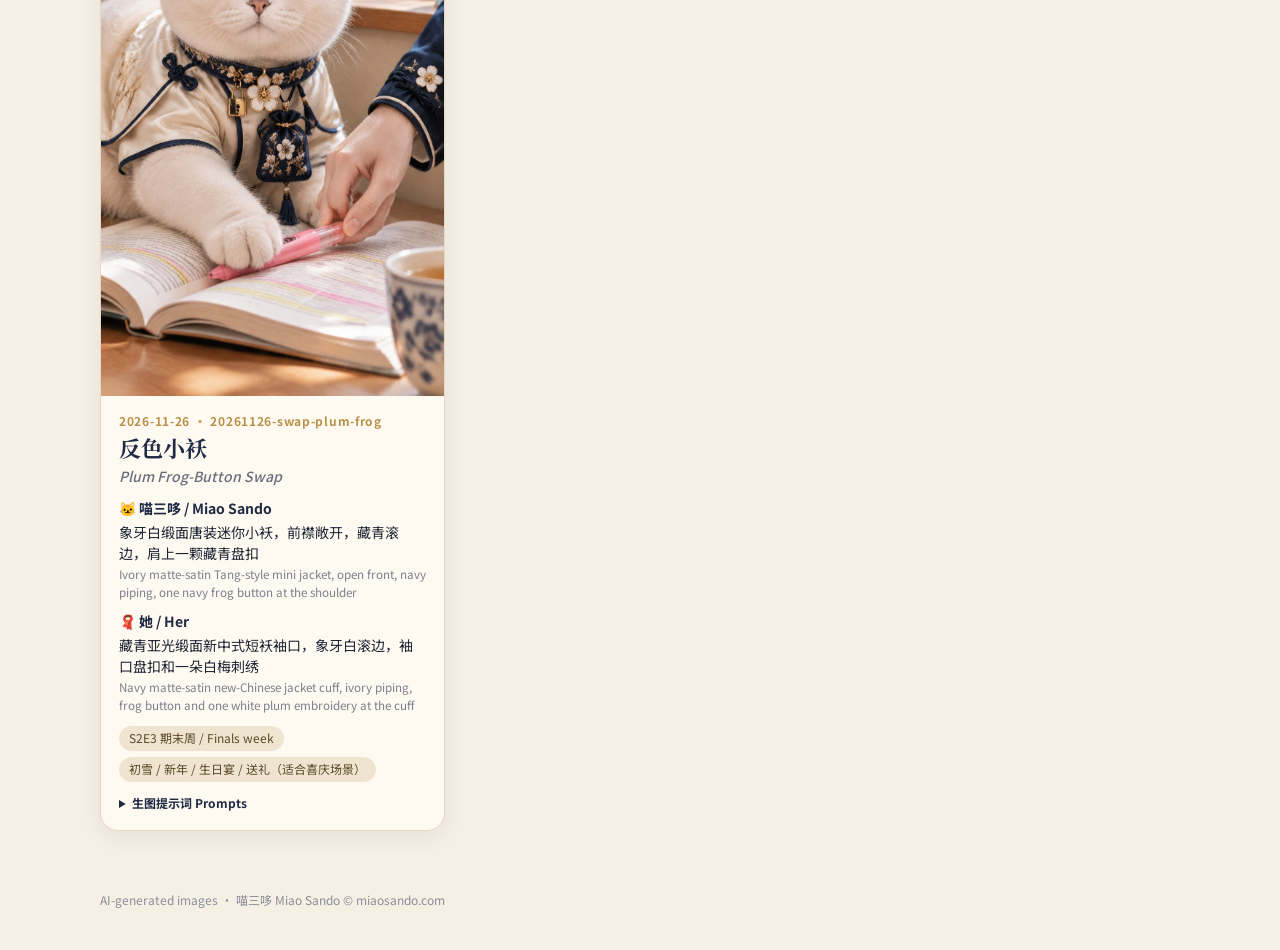
==== commit ad8253b7: "Wardrobe: recut 短款机车皮衣 and 紫红格纹西装 as fitted cat garments" ====
--- a/site/wardrobe/index.html
+++ b/site/wardrobe/index.html
@@ -54,20 +54,20 @@
 <div class="body">
 <div class="date">2026-11-27 · 20261127-fuchsia-plaid-blazer</div>
 <h2>紫红格纹西装</h2><h3>Fuchsia Plaid Blazer</h3>
-<dl><dt>🐱 喵三哆 / Miao Sando</dt><dd>黑底紫红大格纹 oversized 西装外套，驳头敞开，无帽<small>Oversized tailored wool blazer in bold black-and-fuchsia windowpane plaid, open notched lapels, no hood</small></dd>
-<dt>🧣 她 / Her</dt><dd>同款格纹西装袖与衣身，内搭白色衬衫袖口<small>Matching black-and-fuchsia windowpane plaid blazer sleeve and torso, over a crisp white shirt cuff</small></dd></dl>
+<dl><dt>🐱 喵三哆 / Miao Sando</dt><dd>黑底紫红格纹修身猫西装，前腿穿进短袖，胸下纽扣扣合，下摆不过尾巴，无帽<small>Fitted black-and-fuchsia plaid cat blazer, front legs through short sleeves, buttons under the chest, hem ends before the tail, no hood</small></dd>
+<dt>🧣 她 / Her</dt><dd>同款人类格纹西装袖与衣身，内搭白色衬衫袖口<small>Matching human black-and-fuchsia windowpane plaid blazer sleeve and torso, over a crisp white shirt cuff</small></dd></dl>
 <div class="tags"><span>画廊台阶 / gallery stairs</span><span>城市街拍、周末出街、时尚大片</span></div>
-<details><summary>生图提示词 Prompts</summary><p style="margin:8px 0 0"><b>猫 Cat prompt</b> <button class="cp" data-t="20261127-fuchsia-plaid-blazer-prompt_cat">复制 Copy</button></p><pre id="20261127-fuchsia-plaid-blazer-prompt_cat">Fashion editorial photograph, vertical 9:16 portrait, cinematic film-grain, Kodak Portra 400, downtown street-style shoot on a pale stone gallery staircase in hard fashionable daylight, not a cozy home, not a pet-costume catalog photo. A cream-silver British Shorthair tomcat named Miao Sando sits upright on a pale stone step. Round face, dense plush short fur, pink nose, a clean pure cream-white forehead and face with NO tabby stripes or markings at all, forehead completely smooth cream-white (match the attached master reference exactly), BLUE eyes (not amber, not yellow, not green), deadpan expression, no smile, no grin, no tongue out. Ears fully visible and uncovered. NO hat, NO hood, NO cap, NO hooded collar, nothing on the head. He wears his signature navy silk-brocade collar with gold-thread floral embroidery, a small gold padlock pendant, a white plum-blossom charm at the center, and a small navy silk-brocade pouch with white plum embroidery, gold drawstring and tassel hanging clearly at the chest, fully visible. Over this he wears an oversized tailored wool blazer in a bold black-and-fuchsia windowpane plaid, cut to his back and shoulders, OPEN at the front with wide notched lapels so the collar, gold padlock, white plum charm and navy pouch stay fully visible. The blazer looks like a real human designer jacket scaled down: structured shoulders, two-button front left unbuttoned, sharp tailoring, not a fleece pet costume, not a onesie, not cute dog clothes. The blazer has absolutely NO hood, no attached hood, no rolled hood, no cowl. Legs and tail free. The cat has exactly four legs, all four paws resting naturally on the stone step, no raised paw, no extra limbs, paws are normal cat paws (not gripping like human hands).</pre><p style="margin:8px 0 0"><b>她 Her prompt</b> <button class="cp" data-t="20261127-fuchsia-plaid-blazer-prompt_her">复制 Copy</button></p><pre id="20261127-fuchsia-plaid-blazer-prompt_her">Only part of a young woman is visible at the lower right: her hand, wrist and sleeve — no face, no head, no hair, nothing above the forearm in frame, no second person, no face even blurred in the background. Modest, fully covered. No readable text or logos anywhere. Her visible sleeve is a matching oversized black-and-fuchsia windowpane plaid wool blazer sleeve over a crisp white shirt cuff. CRITICAL for the hand: the hand is slightly turned so ALL FIVE DIGITS are easy to count — four fingers plus the thumb clearly visible as a separate fifth digit along the side of the hand, each with a short natural nail, anatomically correct, natural and undistorted, no missing thumb, no extra finger. The hand rests gently on the stone step beside the cat. Editorial fashion-shoot lighting, film grain, no text, no logo, no watermark. Use the attached image as the exact face reference for the cat.</pre></details>
+<details><summary>生图提示词 Prompts</summary><p style="margin:8px 0 0"><b>猫 Cat prompt</b> <button class="cp" data-t="20261127-fuchsia-plaid-blazer-prompt_cat">复制 Copy</button></p><pre id="20261127-fuchsia-plaid-blazer-prompt_cat">Fashion editorial photograph, vertical 9:16 portrait, cinematic film-grain, Kodak Portra 400, downtown street-style shoot on a pale stone gallery staircase in hard fashionable daylight, not a cozy home. A cream-silver British Shorthair tomcat named Miao Sando sits upright on a pale stone step. Round face, dense plush short fur, pink nose, a clean pure cream-white forehead and face with NO tabby stripes or markings at all, forehead completely smooth cream-white (match the attached master reference exactly), BLUE eyes (not amber, not yellow, not green), deadpan expression, no smile, no grin, no tongue out. Ears fully visible and uncovered. NO hat, NO hood, NO cap, nothing on the head. He is wearing a real tailored CAT GARMENT, designer pet couture made for a cat body, NOT a human blazer draped, laid, hung, or wrapped loosely over his back. The garment is a snug fitted wool cat blazer in bold black-and-fuchsia windowpane plaid that hugs his torso. Construction (must all be clearly visible): both FRONT LEGS go THROUGH short plaid sleeves / armholes (the sleeves are short tubes around the upper front legs only; the paws and lower legs come fully out and rest naturally on the stone as normal cat paws). The blazer fastens snugly under the chest / along the belly with one or two small dark buttons, so the plaid wool wraps the ribcage like real pet fashion, not an unbuttoned human blazer hanging off the shoulders with empty hanging sleeves. The hem is short and ends on the mid-back BEFORE the tail; hind legs and tail are completely free and uncovered. The neckline is a small cat-sized opening with tiny notched lapels that sit below the neck so his signature accessories stay fully visible. The wool looks like fashionable designer cat tailoring, structured but snug, not cute cartoon pet clothes, not a onesie, not fleece. The blazer has absolutely NO hood, no attached hood, no rolled hood, no cowl. He wears his signature navy silk-brocade collar with gold-thread floral embroidery, a small gold padlock pendant, a white plum-blossom charm at the center, and a small navy silk-brocade pouch with white plum embroidery, gold drawstring and tassel hanging clearly at the chest, fully visible in front of the blazer neckline. Legs and tail free. The cat has exactly four legs, all four paws resting naturally on the stone step, no raised paw, no extra limbs, paws are normal cat paws (not gripping like human hands, front paws are not anthropomorphic hands in long sleeves).</pre><p style="margin:8px 0 0"><b>她 Her prompt</b> <button class="cp" data-t="20261127-fuchsia-plaid-blazer-prompt_her">复制 Copy</button></p><pre id="20261127-fuchsia-plaid-blazer-prompt_her">Only part of a young woman is visible at the lower right: her hand, wrist and sleeve — no face, no head, no hair, nothing above the forearm in frame, no second person, no face even blurred in the background. Modest, fully covered. No readable text or logos anywhere. Her visible sleeve is a matching human-sized oversized black-and-fuchsia windowpane plaid wool blazer sleeve over a crisp white shirt cuff. CRITICAL for the hand: the hand is slightly turned so ALL FIVE DIGITS are easy to count — four fingers plus the thumb clearly visible as a separate fifth digit along the side of the hand, each with a short natural nail, anatomically correct, natural and undistorted, no missing thumb, no extra finger. The hand rests gently on the stone step beside the cat. Editorial fashion-shoot lighting, film grain, no text, no logo, no watermark. Use the attached image as the exact face reference for the cat.</pre></details>
 </div></article>
 <article class="card" id="20261127-oxblood-moto">
 <div class="ph"><img data-src="img/20261127-oxblood-moto.jpg.b64.txt" alt="Miao Sando the cat and the heroine in matching outfits: Cropped Oxblood Moto" width="720" height="1280"></div>
 <div class="body">
 <div class="date">2026-11-27 · 20261127-oxblood-moto</div>
 <h2>短款机车皮衣</h2><h3>Cropped Oxblood Moto</h3>
-<dl><dt>🐱 喵三哆 / Miao Sando</dt><dd>铁锈红短款机车皮衣，前襟敞开，银色拉链和按扣，无帽<small>Cropped oxblood leather moto jacket, open front, silver zippers and snaps, no hood</small></dd>
-<dt>🧣 她 / Her</dt><dd>同色机车皮衣袖口，银色拉链，内搭黑色针织袖<small>Matching oxblood leather moto sleeve with a silver zipper, over a thin black knit cuff</small></dd></dl>
+<dl><dt>🐱 喵三哆 / Miao Sando</dt><dd>铁锈红短款机车猫服，前腿穿进短袖，胸下拉链扣合，下摆不过尾巴，无帽<small>Cropped oxblood leather moto cat coat, front legs through short sleeves, zipped under the chest, hem ends before the tail, no hood</small></dd>
+<dt>🧣 她 / Her</dt><dd>同色人类机车皮衣袖口，银色拉链，内搭黑色针织袖<small>Matching human oxblood leather moto sleeve with a silver zipper, over a thin black knit cuff</small></dd></dl>
 <div class="tags"><span>夜城出街 / night street</span><span>时尚大片、屋顶、城市夜景</span></div>
-<details><summary>生图提示词 Prompts</summary><p style="margin:8px 0 0"><b>猫 Cat prompt</b> <button class="cp" data-t="20261127-oxblood-moto-prompt_cat">复制 Copy</button></p><pre id="20261127-oxblood-moto-prompt_cat">Fashion editorial photograph, vertical 9:16 portrait, cinematic film-grain, Kodak Portra 400, nighttime city street-style shoot on wet dark pavement with soft neon bokeh in the background, not a cozy cafe, not a pet-costume catalog photo. A cream-silver British Shorthair tomcat named Miao Sando sits upright on a raw concrete ledge. Round face, dense plush short fur, pink nose, a clean pure cream-white forehead and face with NO tabby stripes or markings at all, forehead completely smooth cream-white (match the attached master reference exactly), BLUE eyes (not amber, not yellow, not green), deadpan expression, no smile, no grin, no tongue out. Ears fully visible and uncovered. NO hat, NO hood, NO cap, NO hooded collar, nothing on the head. He wears his signature navy silk-brocade collar with gold-thread floral embroidery, a small gold padlock pendant, a white plum-blossom charm at the center, and a small navy silk-brocade pouch with white plum embroidery, gold drawstring and tassel hanging clearly at the chest, fully visible. Over this he wears a cropped oxblood deep cherry-red leather motorcycle jacket sized for a cat, cut only to his back and shoulders, OPEN at the front center so the collar, gold padlock, white plum charm and navy pouch stay fully visible. The leather jacket has silver zippers, silver snap buttons, a small notched moto lapel, lightly quilted shoulder panels, and a short stand band collar. It looks like a real human designer moto jacket scaled down, not a fleece pet costume, not a onesie, not cute dog clothes. The jacket has absolutely NO hood, no attached hood, no rolled hood, no hood hanging down the back. Legs and tail free. The cat has exactly four legs, all four paws resting naturally on the concrete, no raised paw, no extra limbs, paws are normal cat paws (not gripping like human hands).</pre><p style="margin:8px 0 0"><b>她 Her prompt</b> <button class="cp" data-t="20261127-oxblood-moto-prompt_her">复制 Copy</button></p><pre id="20261127-oxblood-moto-prompt_her">Only part of a young woman is visible at the lower right: her hand, wrist and sleeve — no face, no head, no hair, nothing above the forearm in frame, no second person, no face even blurred in the background. Modest, fully covered. No readable text or logos anywhere. Her visible sleeve is a matching oxblood leather moto jacket sleeve with a silver zipper and snap, over a thin black knit cuff. CRITICAL for the hand: the hand is slightly turned so ALL FIVE DIGITS are easy to count — four fingers plus the thumb clearly visible as a separate fifth digit along the side of the hand, each with a short natural nail, anatomically correct, natural and undistorted, no missing thumb, no extra finger. The hand rests gently on the concrete beside the cat. Editorial fashion-shoot lighting with a slight rim light, film grain, no text, no logo, no watermark. Use the attached image as the exact face reference for the cat.</pre></details>
+<details><summary>生图提示词 Prompts</summary><p style="margin:8px 0 0"><b>猫 Cat prompt</b> <button class="cp" data-t="20261127-oxblood-moto-prompt_cat">复制 Copy</button></p><pre id="20261127-oxblood-moto-prompt_cat">Fashion editorial photograph, vertical 9:16 portrait, cinematic film-grain, Kodak Portra 400, nighttime city street-style shoot on a wet concrete ledge with soft neon bokeh, not a cozy cafe. A cream-silver British Shorthair tomcat named Miao Sando sits upright. Round face, dense plush short fur, pink nose, a clean pure cream-white forehead and face with NO tabby stripes or markings at all, forehead completely smooth cream-white (match the attached master reference exactly), BLUE eyes (not amber, not yellow, not green), deadpan expression, no smile, no grin, no tongue out. Ears fully visible and uncovered. NO hat, NO hood, NO cap, nothing on the head. He is wearing a real tailored CAT GARMENT, designer pet couture made for a cat body, NOT a human jacket draped, laid, hung, or wrapped loosely over his back. The garment is a snug fitted cropped oxblood deep cherry-red leather moto cat coat that hugs his torso. Construction (must all be clearly visible): both FRONT LEGS go THROUGH short leather sleeves / leg holes (the sleeves are short tubes around the upper front legs only; the paws and lower legs come fully out and rest naturally on the concrete as normal cat paws). The coat fastens snugly under the chest / along the belly with small silver snaps or a short silver zipper, so the leather wraps the ribcage like real pet fashion, not an open human jacket hanging off the shoulders. The hem is short and ends on the mid-back BEFORE the tail; hind legs and tail are completely free and uncovered. The neckline is a cat-sized opening that sits below the neck so his signature accessories stay fully visible. The leather has silver zippers and moto quilting details, fashionable and editorial, not cute cartoon pet clothes, not a onesie, not fleece. The jacket has absolutely NO hood, no attached hood, no rolled hood. He wears his signature navy silk-brocade collar with gold-thread floral embroidery, a small gold padlock pendant, a white plum-blossom charm at the center, and a small navy silk-brocade pouch with white plum embroidery, gold drawstring and tassel hanging clearly at the chest, fully visible in front of the coat neckline. Legs and tail free. The cat has exactly four legs, all four paws resting naturally on the concrete, no raised paw, no extra limbs, paws are normal cat paws (not gripping like human hands, front paws are not anthropomorphic hands in long sleeves).</pre><p style="margin:8px 0 0"><b>她 Her prompt</b> <button class="cp" data-t="20261127-oxblood-moto-prompt_her">复制 Copy</button></p><pre id="20261127-oxblood-moto-prompt_her">Only part of a young woman is visible at the lower right: her hand, wrist and sleeve — no face, no head, no hair, nothing above the forearm in frame, no second person, no face even blurred in the background. Modest, fully covered. No readable text or logos anywhere. Her visible sleeve is a matching human-sized oxblood leather moto jacket sleeve with a silver zipper, over a thin black knit cuff. CRITICAL for the hand: the hand is slightly turned so ALL FIVE DIGITS are easy to count — four fingers plus the thumb clearly visible as a separate fifth digit along the side of the hand, each with a short natural nail, anatomically correct, natural and undistorted, no missing thumb, no extra finger. The hand rests gently on the concrete beside the cat. Editorial fashion-shoot lighting, film grain, no text, no logo, no watermark. Use the attached image as the exact face reference for the cat.</pre></details>
 </div></article>
 <article class="card" id="20261126-varsity-stripe-knit">
 <div class="ph"><img data-src="img/20261126-varsity-stripe-knit.jpg.b64.txt" alt="Miao Sando the cat and the heroine in matching outfits: Varsity Stripe Knit" width="941" height="1672"></div>
